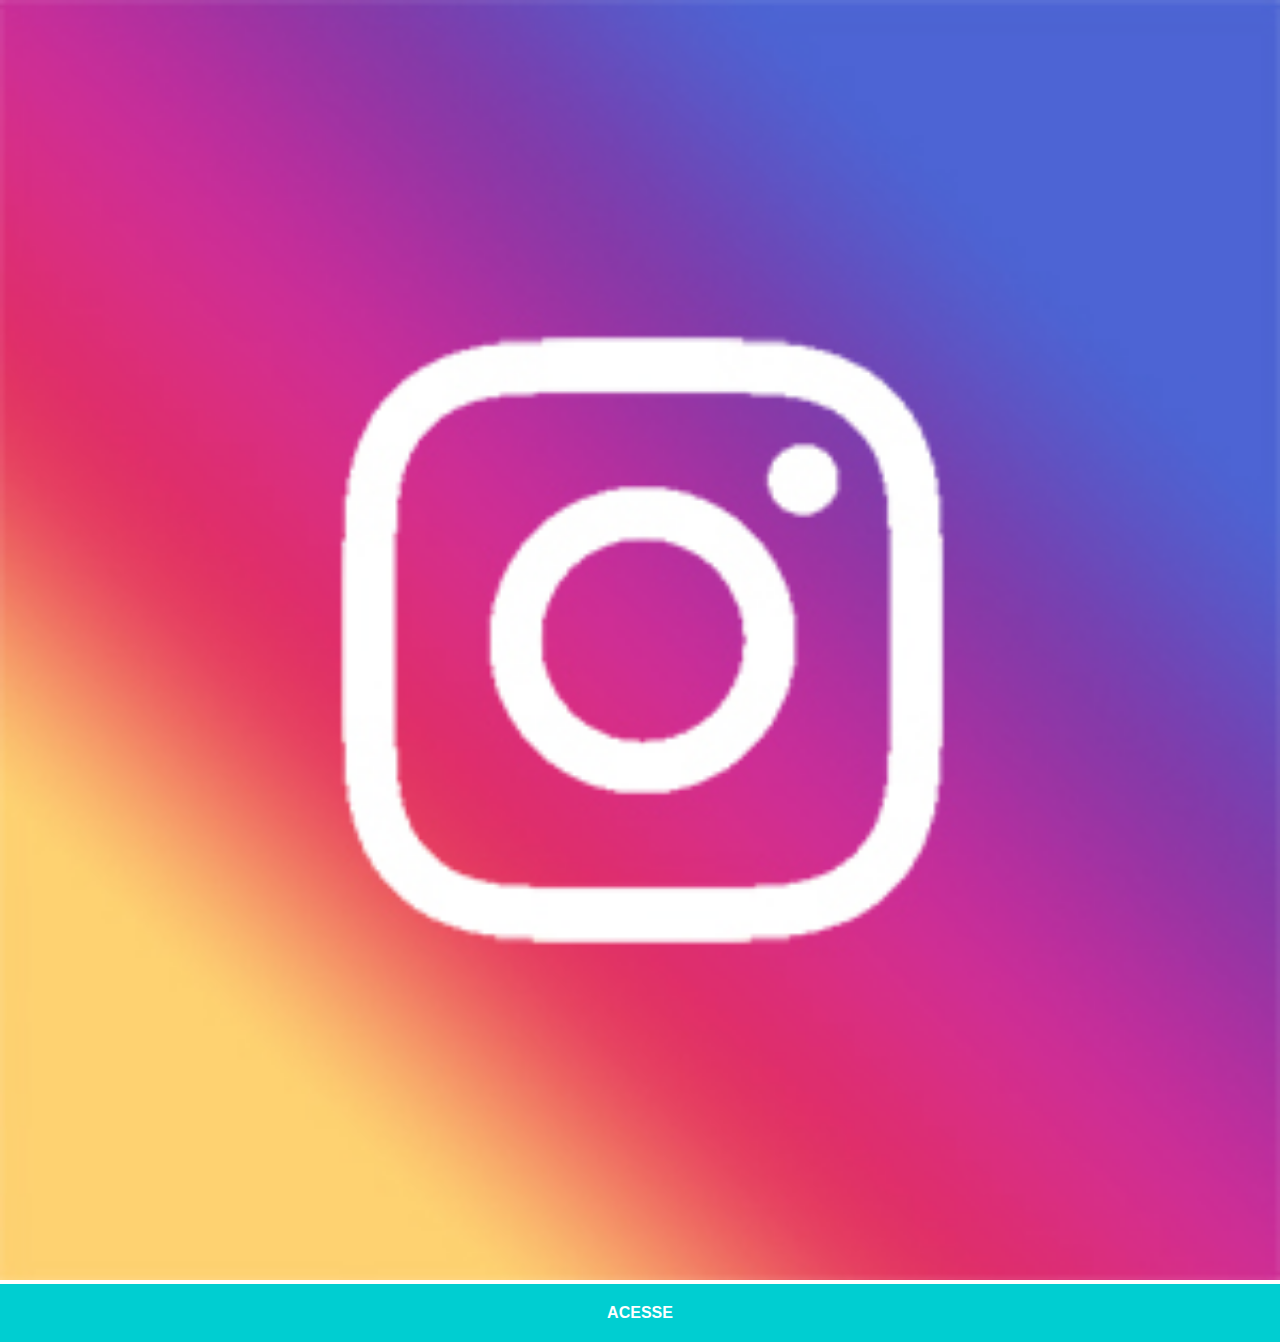
==== instagram.html @ 509faabc "criando botões" ====
<!DOCTYPE html>
<html lang="pt-br">
<head>
    <meta charset="UTF-8">
    <meta http-equiv="X-UA-Compatible" content="IE=edge">
    <meta name="viewport" content="width=device-width, initial-scale=1.0">
    <title>instagram</title>
    <link rel="stylesheet" href="estilos/social.css">
</head>
<body>
    <img src="imagens/logo-instagram.jpg" alt="instagram">
    <a href="https://www.instagram.com/edarisilva/" target="_blank">ACESSE</a>
</body>
</html>
---- estilos/social.css ----
@charset "UTF-8";

* {
    margin: 0px;
    padding: 0px;
    font-family: Arial, Helvetica, sans-serif;
}

::-webkit-scrollbar {
    width: 0px;
    height: 0px;
}

img {
    width: 100vw;
}

a {
    display: block;
    background-color: darkturquoise;
    color: white;
    padding: 20px;
    text-align: center;
    font-weight: bolder;
    text-decoration: none;
}

a:hover {
    background-color: lightpink;
}
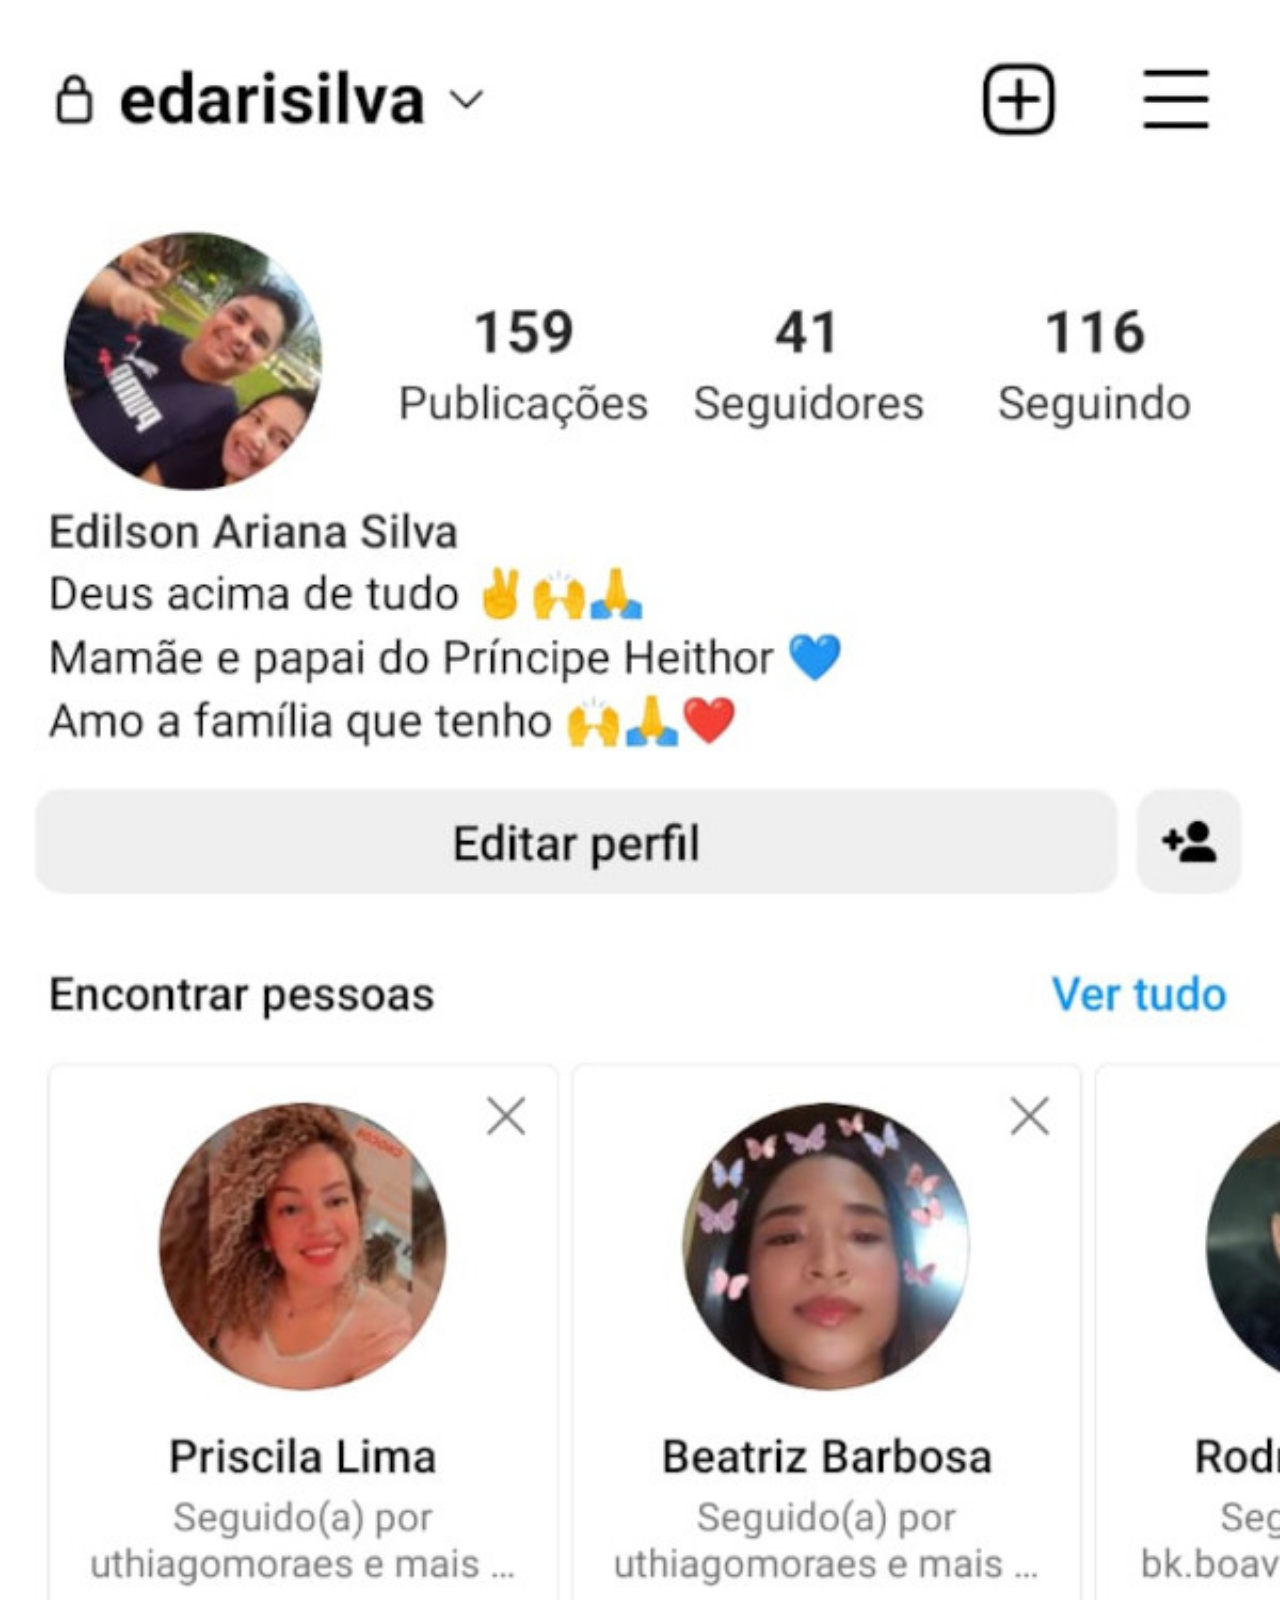
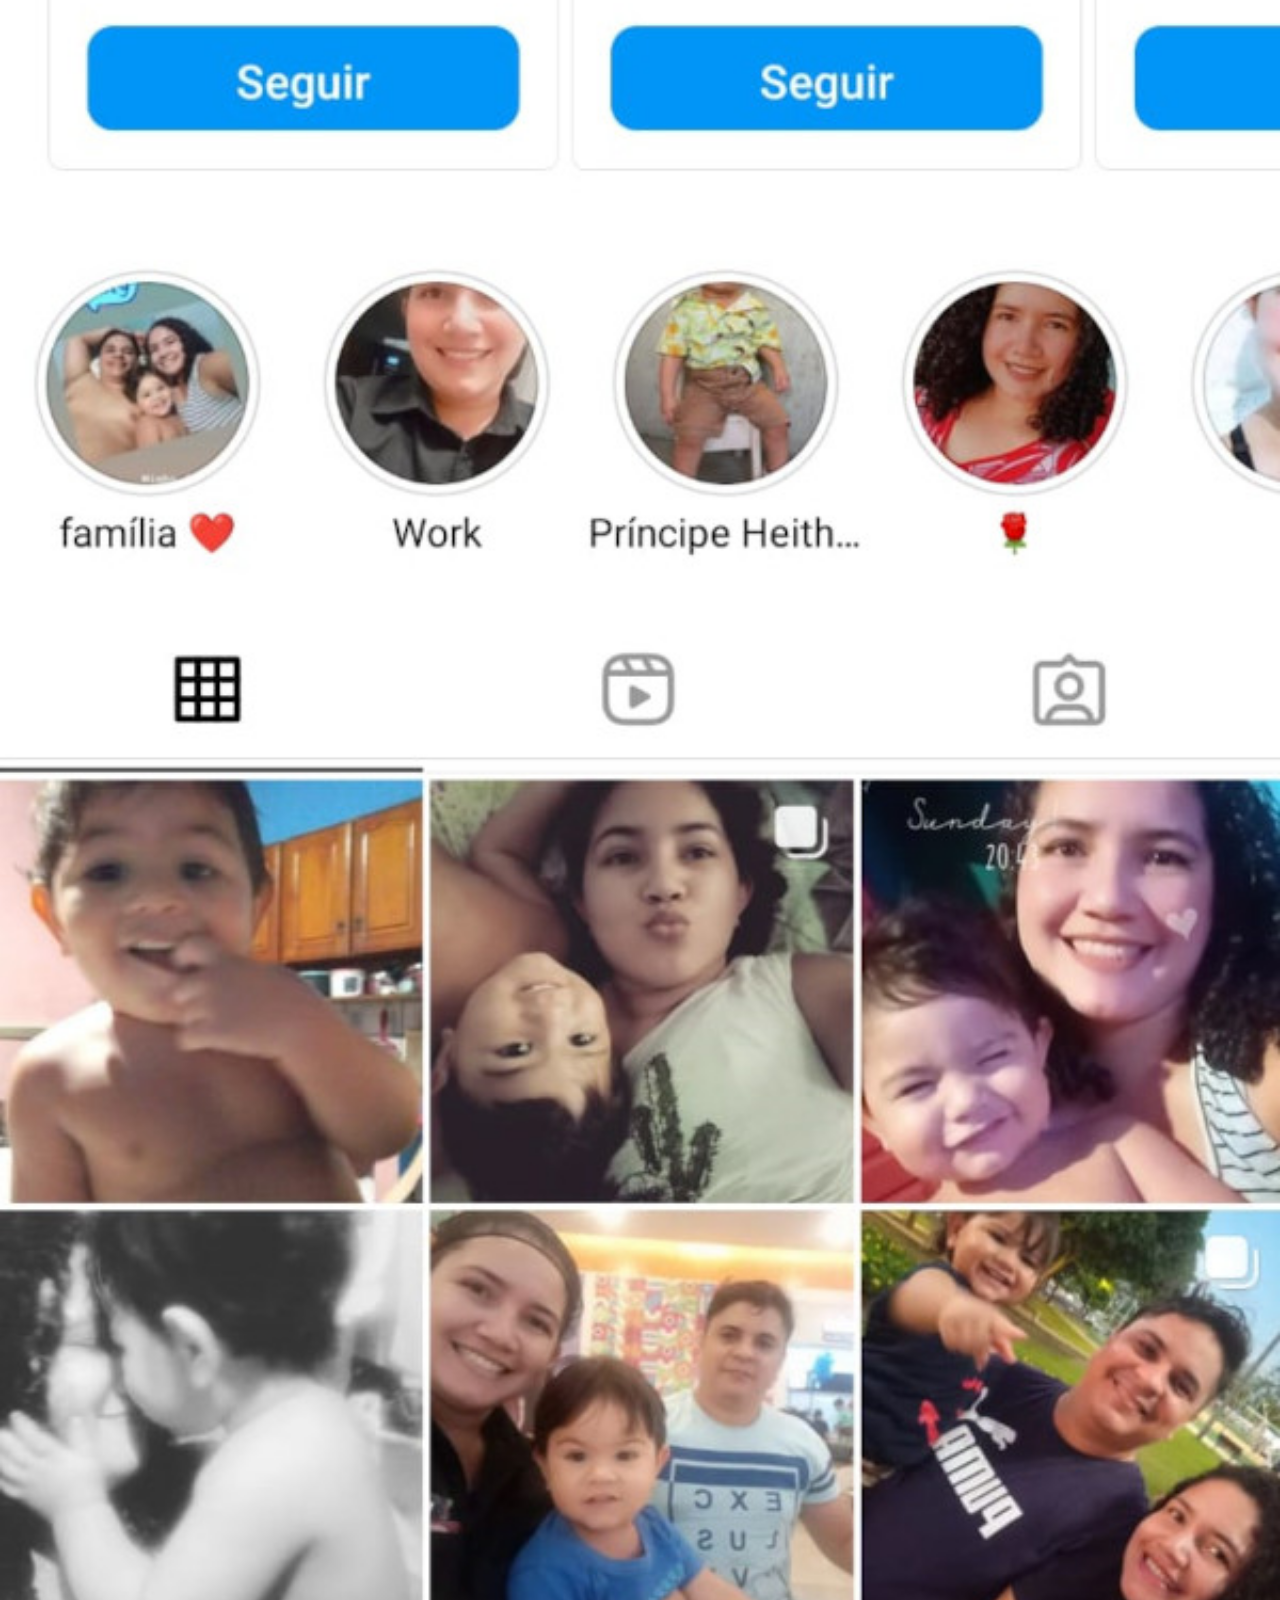
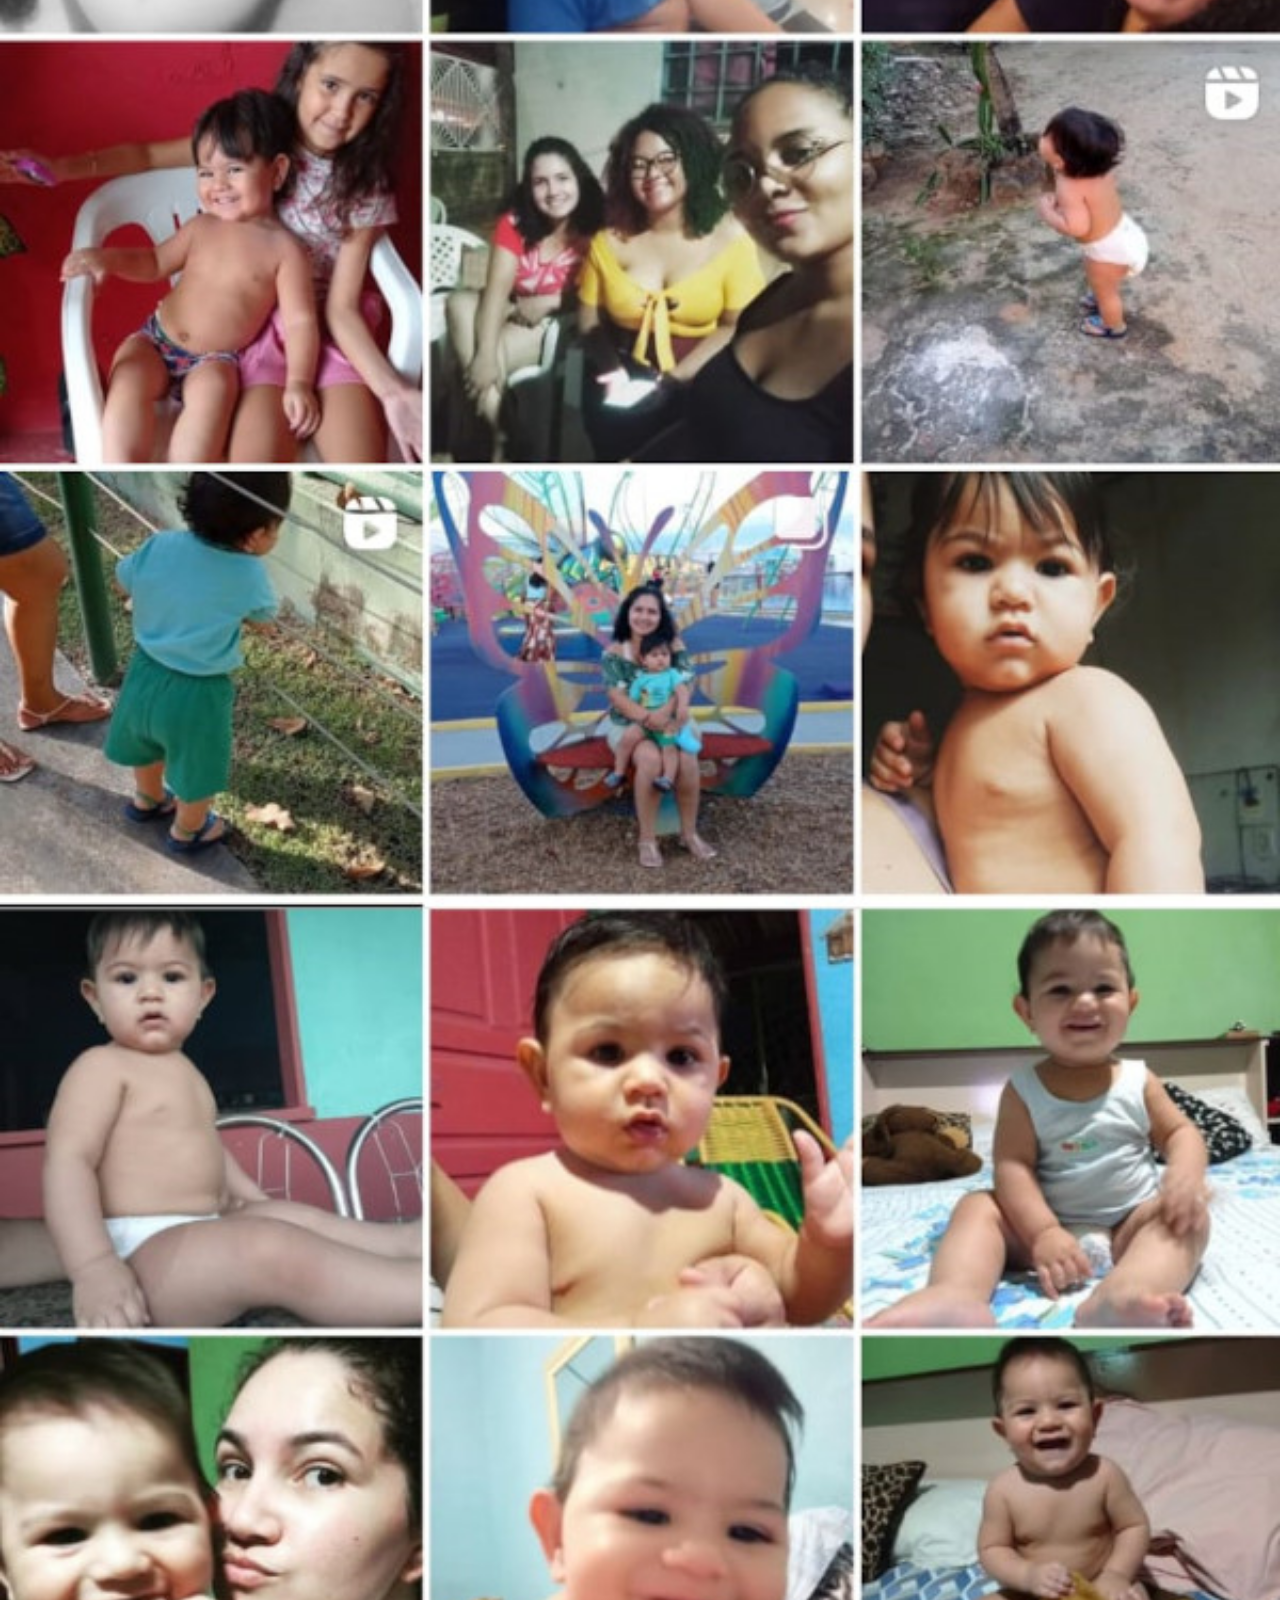
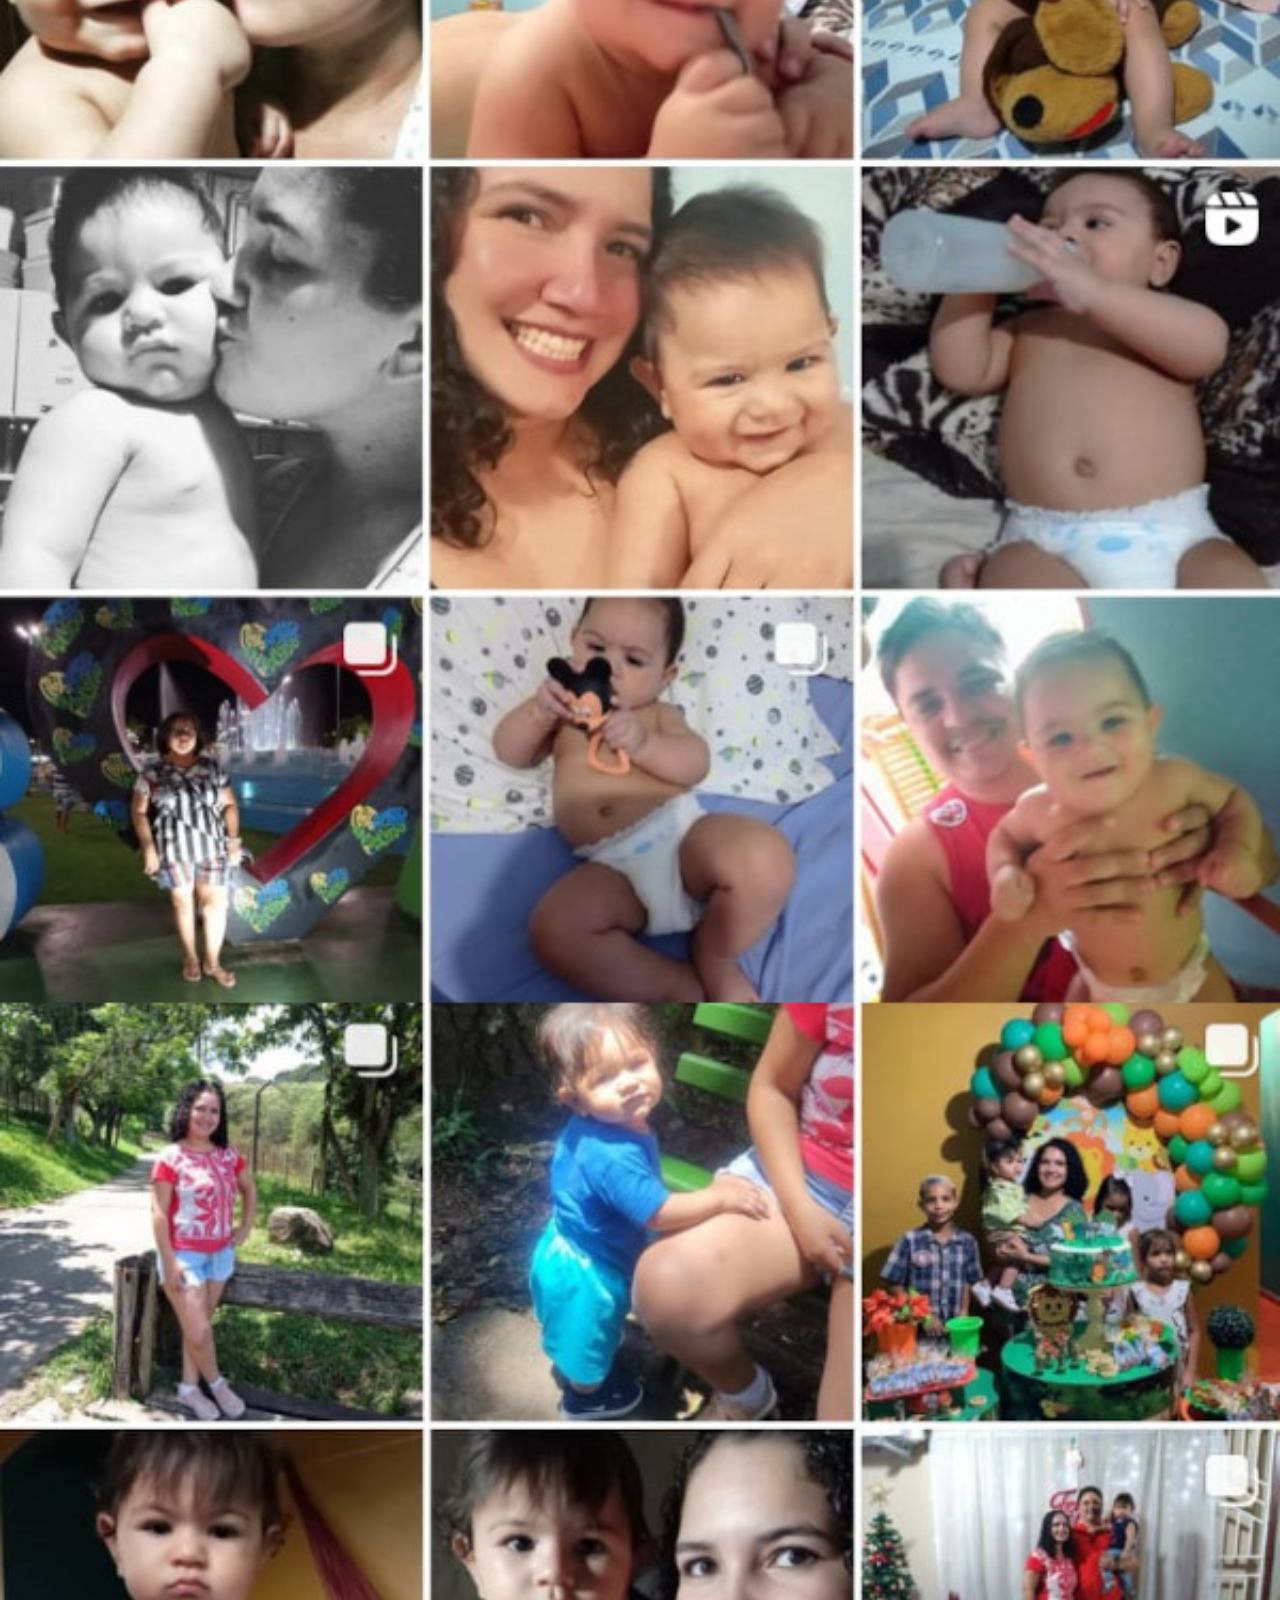
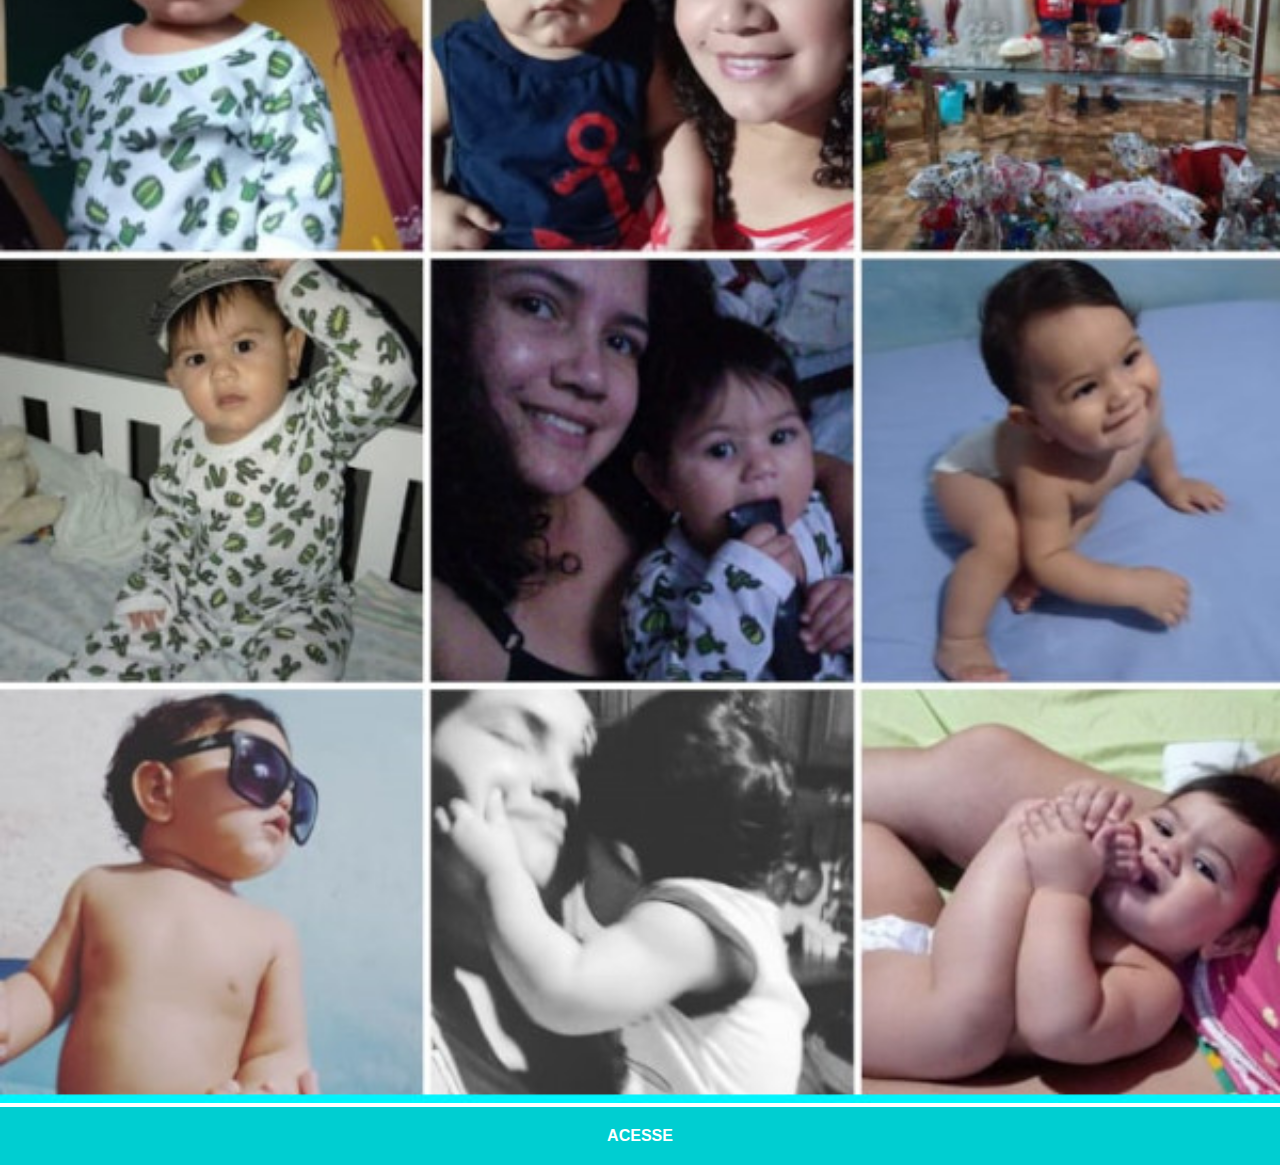
==== commit dc5f8f83: "atualizando" ====
--- a/instagram.html
+++ b/instagram.html
@@ -8,7 +8,7 @@
     <link rel="stylesheet" href="estilos/social.css">
 </head>
 <body>
-    <img src="imagens/logo-instagram.jpg" alt="instagram">
+    <img src="imagens/tela-instagram.jpeg" alt="instagram">
     <a href="https://www.instagram.com/edarisilva/" target="_blank">ACESSE</a>
 </body>
 </html>